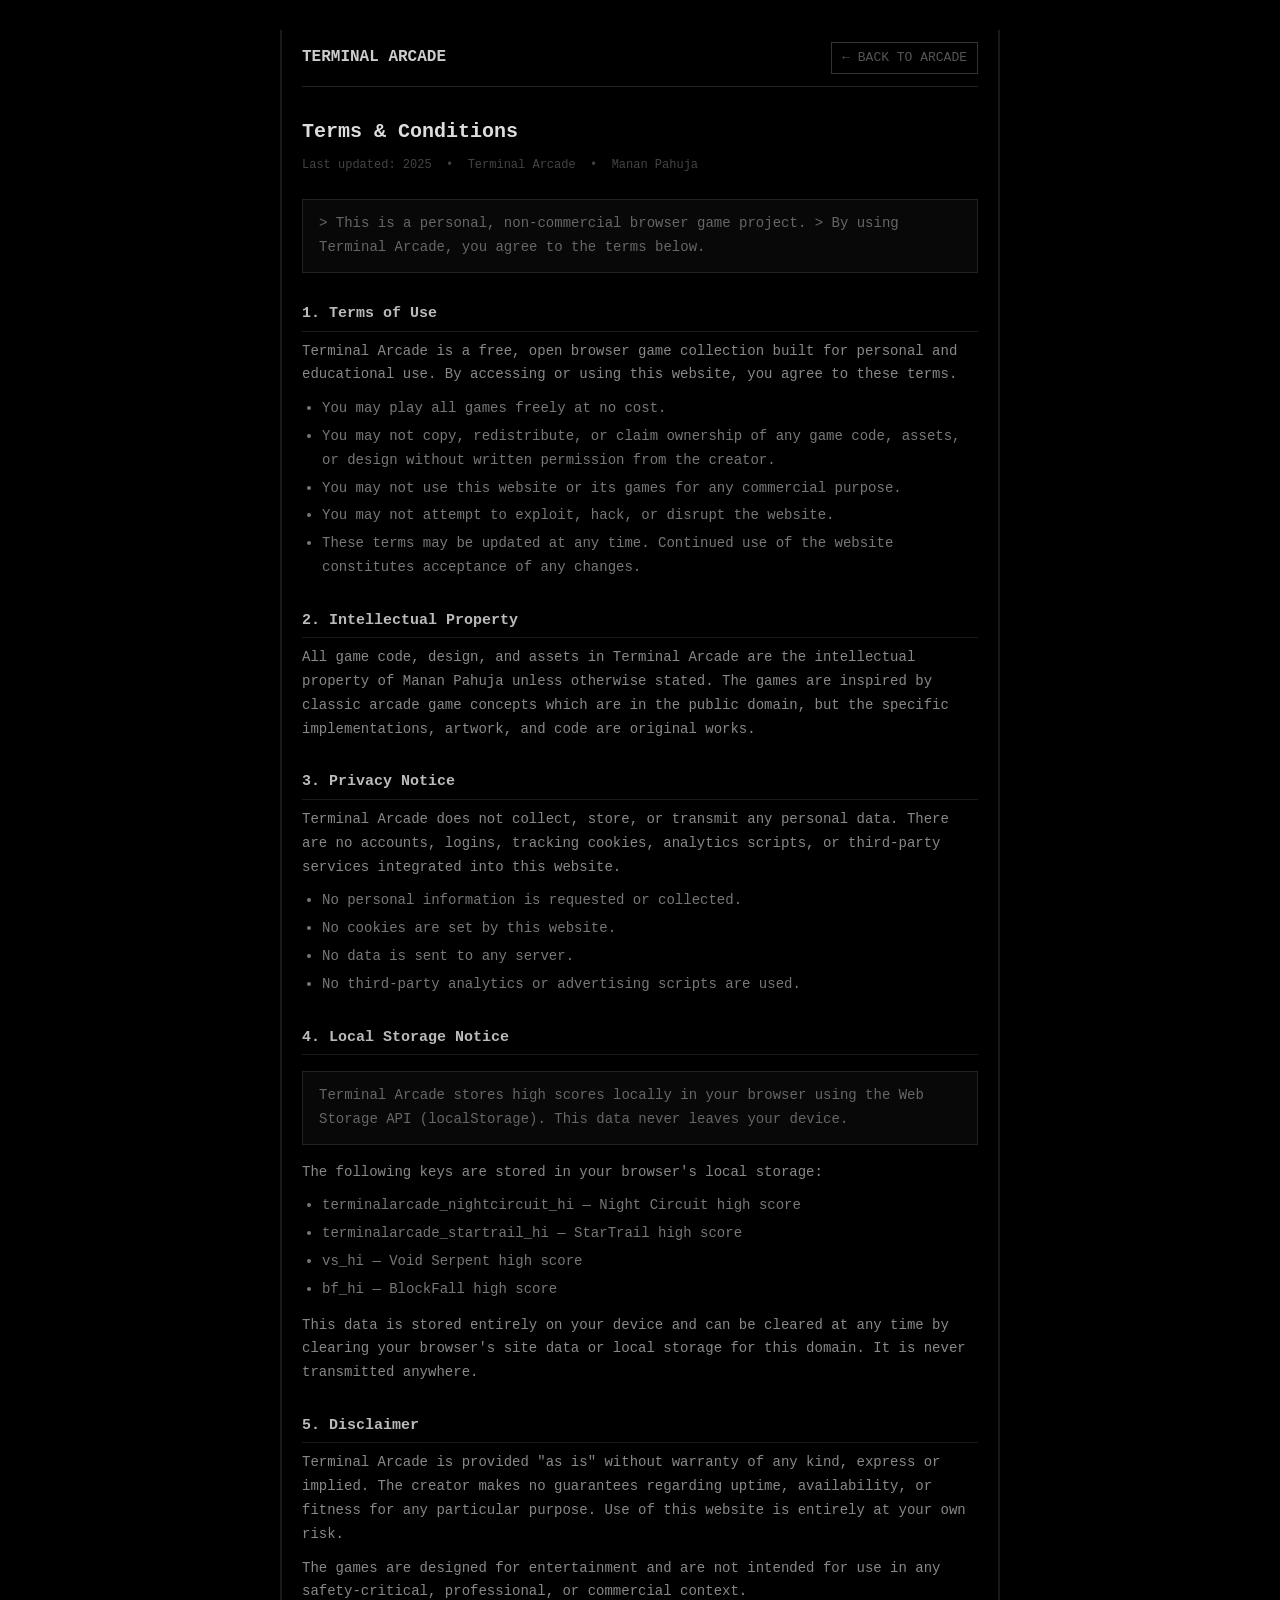
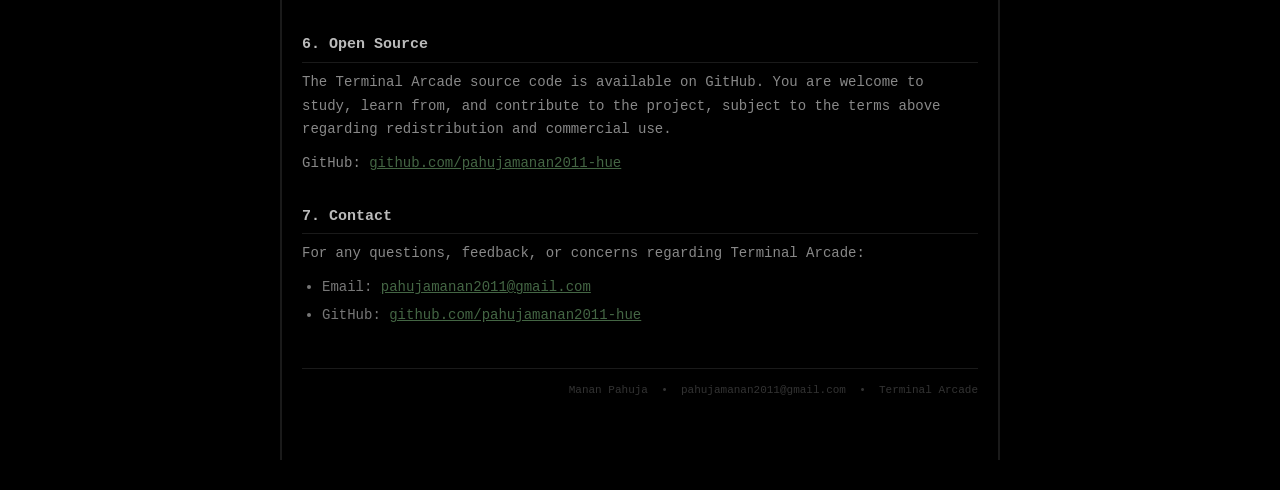
==== Terms.html @ 2640faab "Create Terms.html" ====
<!DOCTYPE html>
<html lang="en">
<head>
<meta charset="UTF-8">
<meta name="viewport" content="width=device-width, initial-scale=1.0">
<title>Terms &amp; Conditions – Terminal Arcade</title>
<style>
*, *::before, *::after { box-sizing: border-box; margin: 0; padding: 0; }
html, body {
    background: #000;
    color: #aaa;
    font-family: monospace;
    font-size: 14px;
    line-height: 1.7;
}
#wrap {
    max-width: 720px;
    margin: 30px auto;
    padding: 0 20px 60px;
    border-left: 2px solid #1a1a1a;
    border-right: 2px solid #1a1a1a;
}
#topbar {
    padding: 12px 0;
    border-bottom: 1px solid #222;
    margin-bottom: 28px;
    display: flex;
    justify-content: space-between;
    align-items: center;
}
#topbar span { color: #ccc; font-size: 16px; font-weight: bold; }
#topbar a {
    color: #555;
    text-decoration: none;
    font-size: 13px;
    border: 1px solid #333;
    padding: 4px 10px;
}
#topbar a:hover { color: #aaa; border-color: #555; }
h1 { color: #ddd; font-size: 20px; margin-bottom: 6px; }
h2 { color: #bbb; font-size: 15px; margin: 28px 0 8px; border-bottom: 1px solid #1a1a1a; padding-bottom: 4px; }
p  { color: #888; margin-bottom: 10px; }
ul { color: #777; padding-left: 20px; margin-bottom: 12px; }
ul li { margin-bottom: 4px; }
.meta { color: #444; font-size: 12px; margin-bottom: 24px; }
.notice {
    border: 1px solid #222;
    background: #080808;
    padding: 12px 16px;
    margin: 16px 0;
    color: #666;
}
a { color: #446644; }
a:hover { color: #66aa66; }
#footer {
    margin-top: 40px;
    padding-top: 12px;
    border-top: 1px solid #1a1a1a;
    color: #333;
    font-size: 11px;
    text-align: right;
}
</style>
</head>
<body>

<div id="wrap">

    <div id="topbar">
        <span>TERMINAL ARCADE</span>
        <a href="index.html">&#8592; BACK TO ARCADE</a>
    </div>

    <h1>Terms &amp; Conditions</h1>
    <p class="meta">Last updated: 2025 &nbsp;&bull;&nbsp; Terminal Arcade &nbsp;&bull;&nbsp; Manan Pahuja</p>

    <div class="notice">
        > This is a personal, non-commercial browser game project.
        > By using Terminal Arcade, you agree to the terms below.
    </div>

    <!-- 1 -->
    <h2>1. Terms of Use</h2>
    <p>Terminal Arcade is a free, open browser game collection built for personal and educational use. By accessing or using this website, you agree to these terms.</p>
    <ul>
        <li>You may play all games freely at no cost.</li>
        <li>You may not copy, redistribute, or claim ownership of any game code, assets, or design without written permission from the creator.</li>
        <li>You may not use this website or its games for any commercial purpose.</li>
        <li>You may not attempt to exploit, hack, or disrupt the website.</li>
        <li>These terms may be updated at any time. Continued use of the website constitutes acceptance of any changes.</li>
    </ul>

    <!-- 2 -->
    <h2>2. Intellectual Property</h2>
    <p>All game code, design, and assets in Terminal Arcade are the intellectual property of Manan Pahuja unless otherwise stated. The games are inspired by classic arcade game concepts which are in the public domain, but the specific implementations, artwork, and code are original works.</p>

    <!-- 3 -->
    <h2>3. Privacy Notice</h2>
    <p>Terminal Arcade does not collect, store, or transmit any personal data. There are no accounts, logins, tracking cookies, analytics scripts, or third-party services integrated into this website.</p>
    <ul>
        <li>No personal information is requested or collected.</li>
        <li>No cookies are set by this website.</li>
        <li>No data is sent to any server.</li>
        <li>No third-party analytics or advertising scripts are used.</li>
    </ul>

    <!-- 4 -->
    <h2>4. Local Storage Notice</h2>
    <div class="notice">
        Terminal Arcade stores high scores locally in your browser using the Web Storage API (localStorage). This data never leaves your device.
    </div>
    <p>The following keys are stored in your browser's local storage:</p>
    <ul>
        <li><code>terminalarcade_nightcircuit_hi</code> — Night Circuit high score</li>
        <li><code>terminalarcade_startrail_hi</code> — StarTrail high score</li>
        <li><code>vs_hi</code> — Void Serpent high score</li>
        <li><code>bf_hi</code> — BlockFall high score</li>
    </ul>
    <p>This data is stored entirely on your device and can be cleared at any time by clearing your browser's site data or local storage for this domain. It is never transmitted anywhere.</p>

    <!-- 5 -->
    <h2>5. Disclaimer</h2>
    <p>Terminal Arcade is provided "as is" without warranty of any kind, express or implied. The creator makes no guarantees regarding uptime, availability, or fitness for any particular purpose. Use of this website is entirely at your own risk.</p>
    <p>The games are designed for entertainment and are not intended for use in any safety-critical, professional, or commercial context.</p>

    <!-- 6 -->
    <h2>6. Open Source</h2>
    <p>The Terminal Arcade source code is available on GitHub. You are welcome to study, learn from, and contribute to the project, subject to the terms above regarding redistribution and commercial use.</p>
    <p>
        GitHub:
        <a href="https://github.com/pahujamanan2011-hue" target="_blank" rel="noopener noreferrer">
            github.com/pahujamanan2011-hue
        </a>
    </p>

    <!-- 7 -->
    <h2>7. Contact</h2>
    <p>For any questions, feedback, or concerns regarding Terminal Arcade:</p>
    <ul>
        <li>Email: <a href="mailto:pahujamanan2011@gmail.com">pahujamanan2011@gmail.com</a></li>
        <li>GitHub: <a href="https://github.com/pahujamanan2011-hue" target="_blank" rel="noopener noreferrer">github.com/pahujamanan2011-hue</a></li>
    </ul>

    <div id="footer">
        Manan Pahuja &nbsp;&bull;&nbsp; pahujamanan2011@gmail.com &nbsp;&bull;&nbsp; Terminal Arcade
    </div>

</div>

</body>
</html>
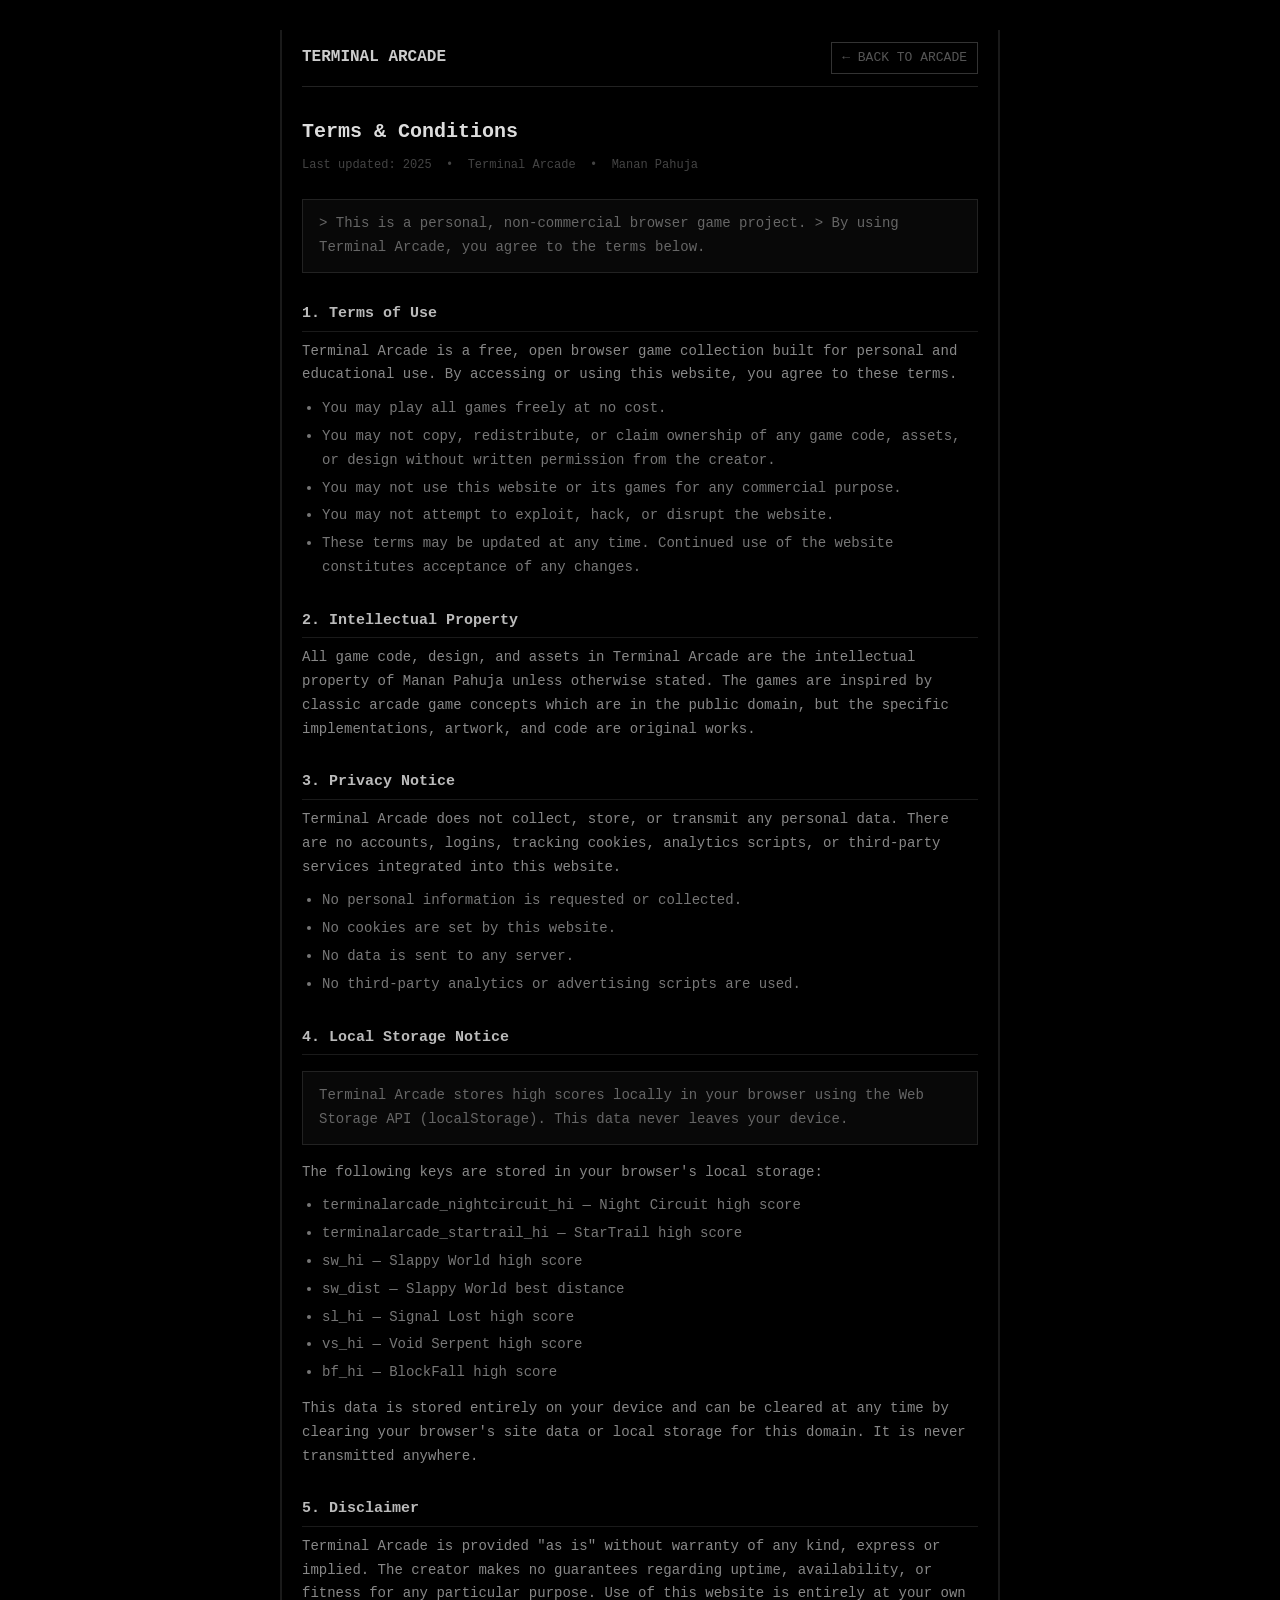
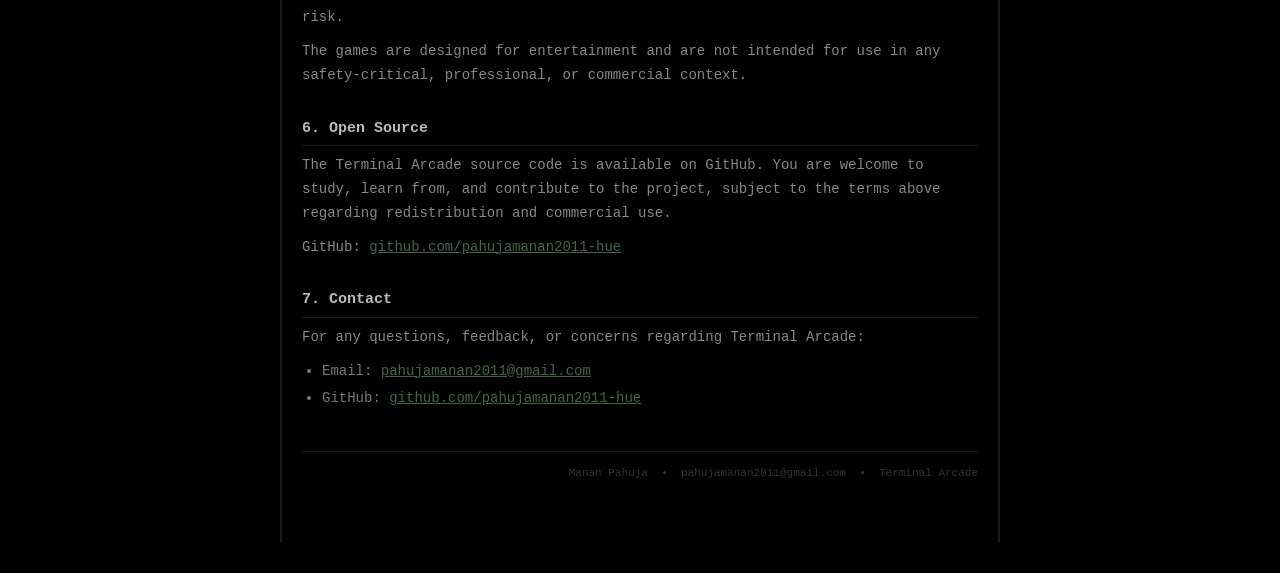
==== commit a59d025b: "Update Terms.html" ====
--- a/Terms.html
+++ b/Terms.html
@@ -113,6 +113,9 @@
     <ul>
         <li><code>terminalarcade_nightcircuit_hi</code> — Night Circuit high score</li>
         <li><code>terminalarcade_startrail_hi</code> — StarTrail high score</li>
+        <li><code>sw_hi</code> — Slappy World high score</li>
+        <li><code>sw_dist</code> — Slappy World best distance</li>
+        <li><code>sl_hi</code> — Signal Lost high score</li>
         <li><code>vs_hi</code> — Void Serpent high score</li>
         <li><code>bf_hi</code> — BlockFall high score</li>
     </ul>
